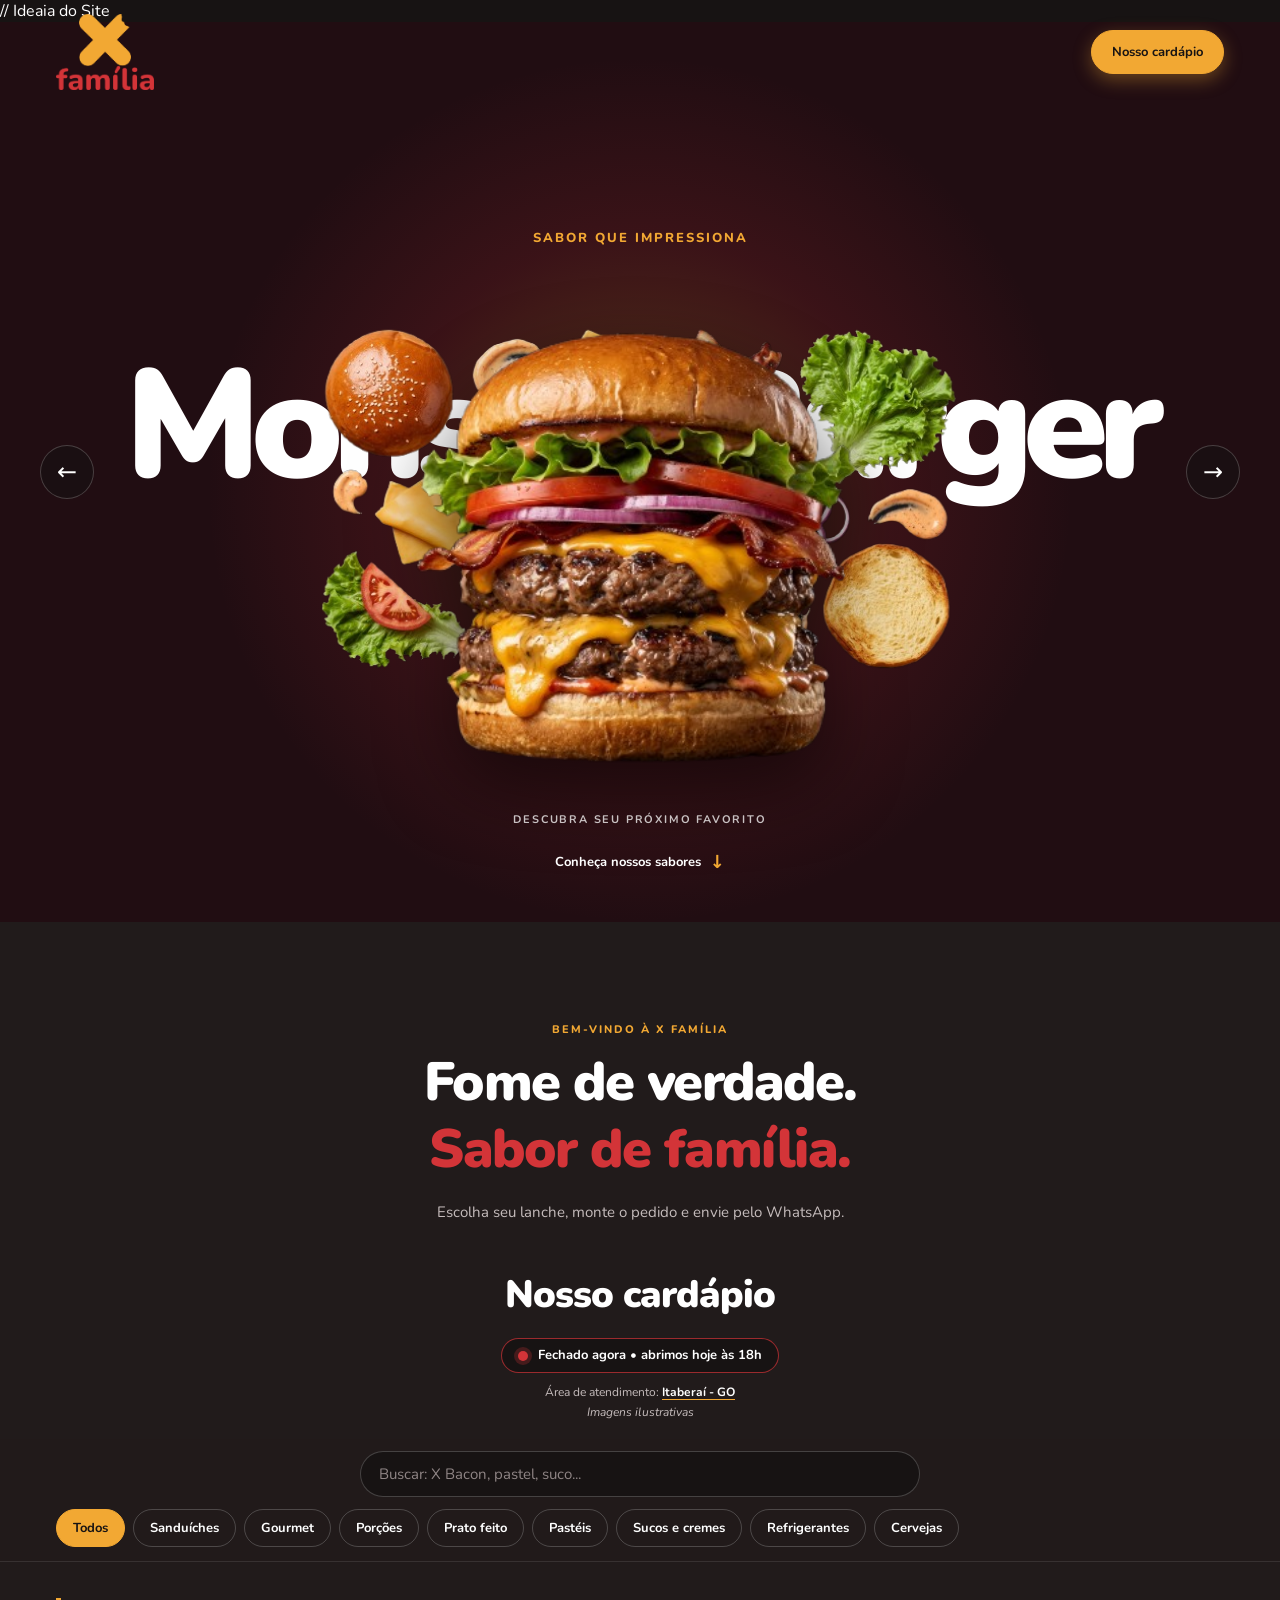
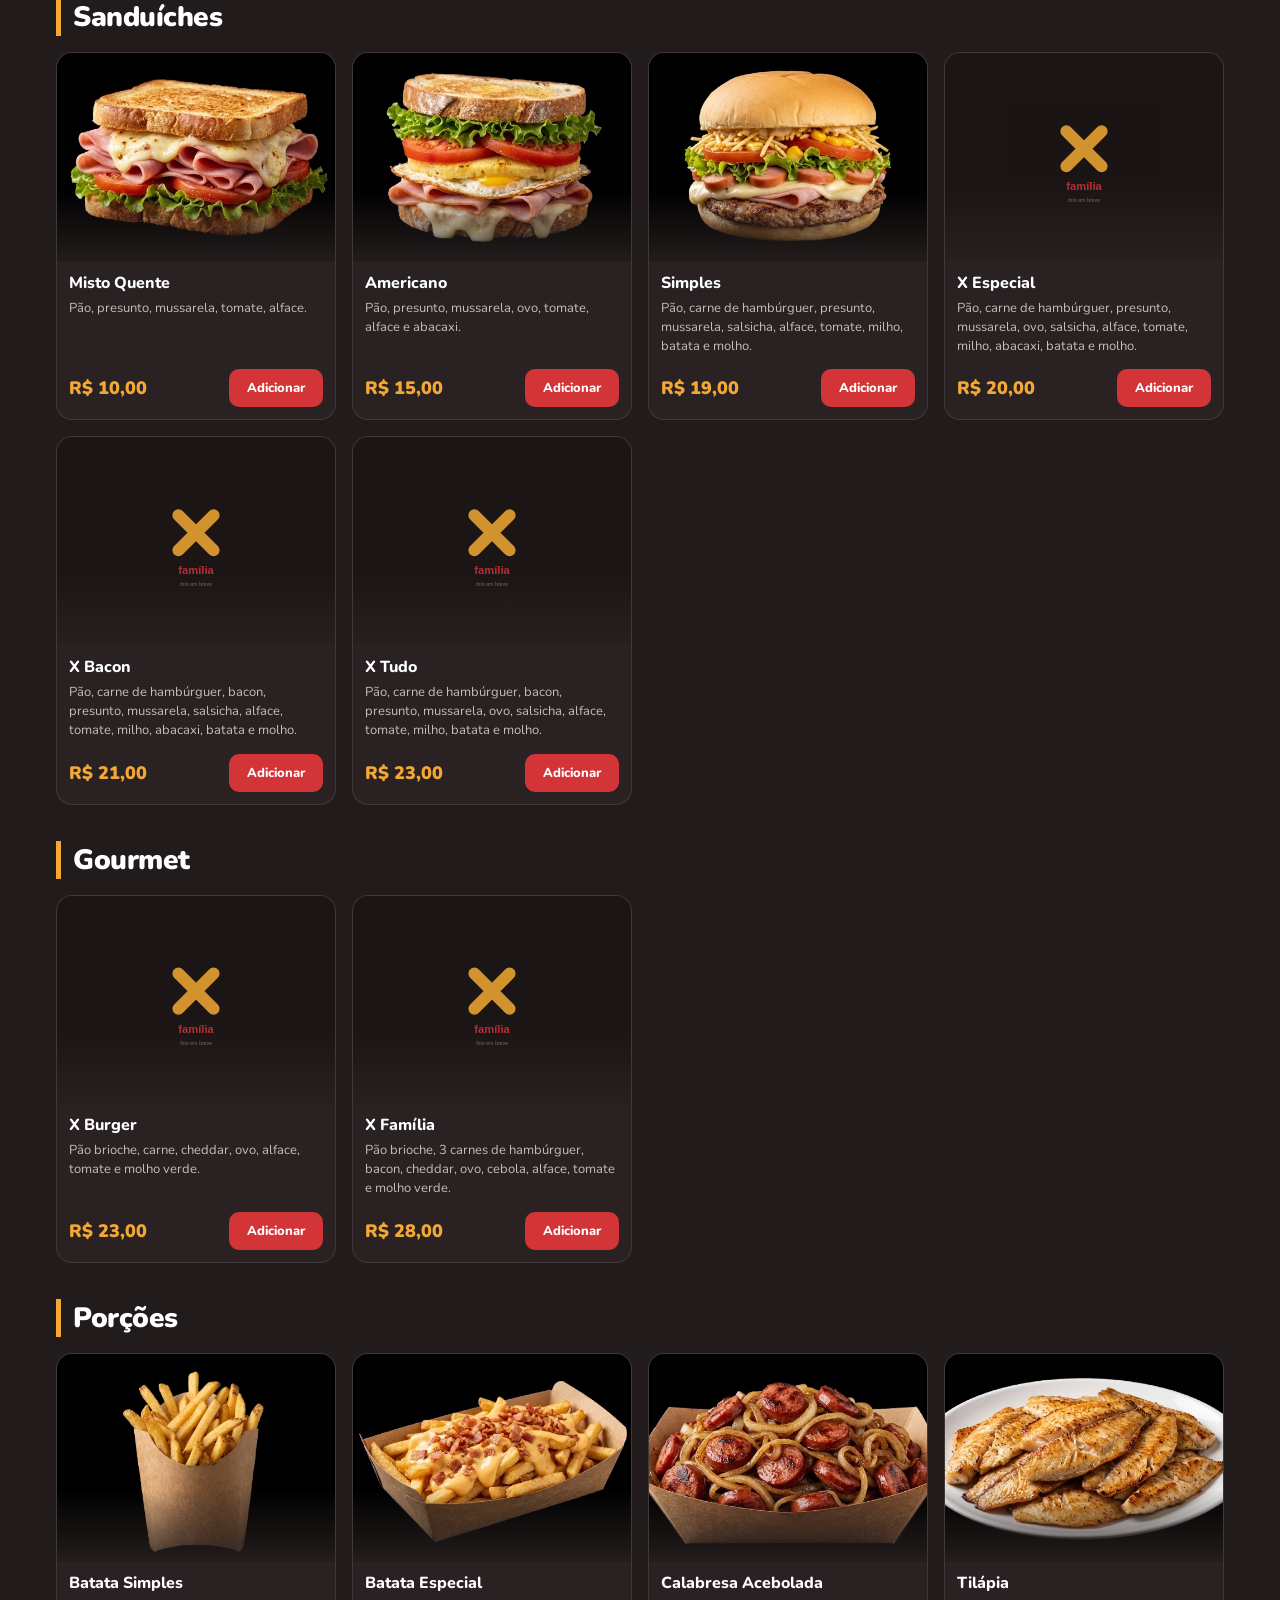
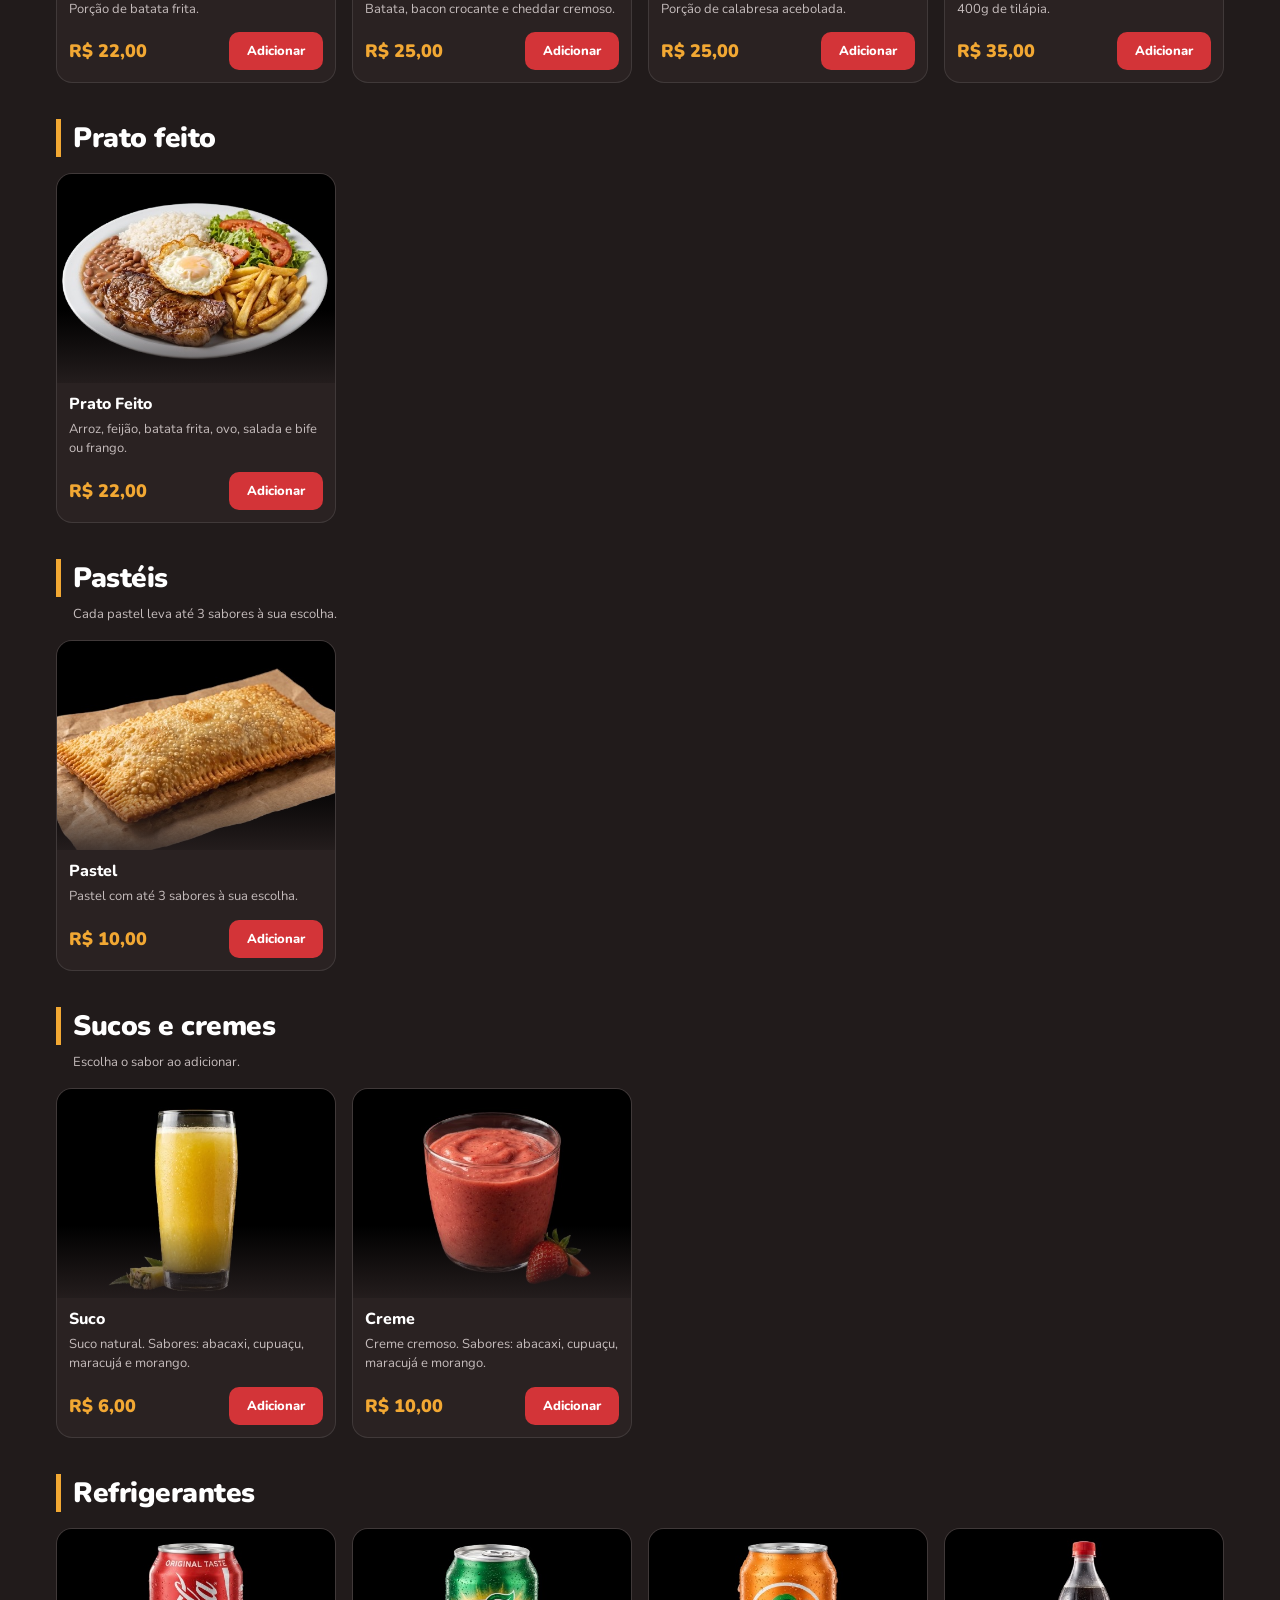
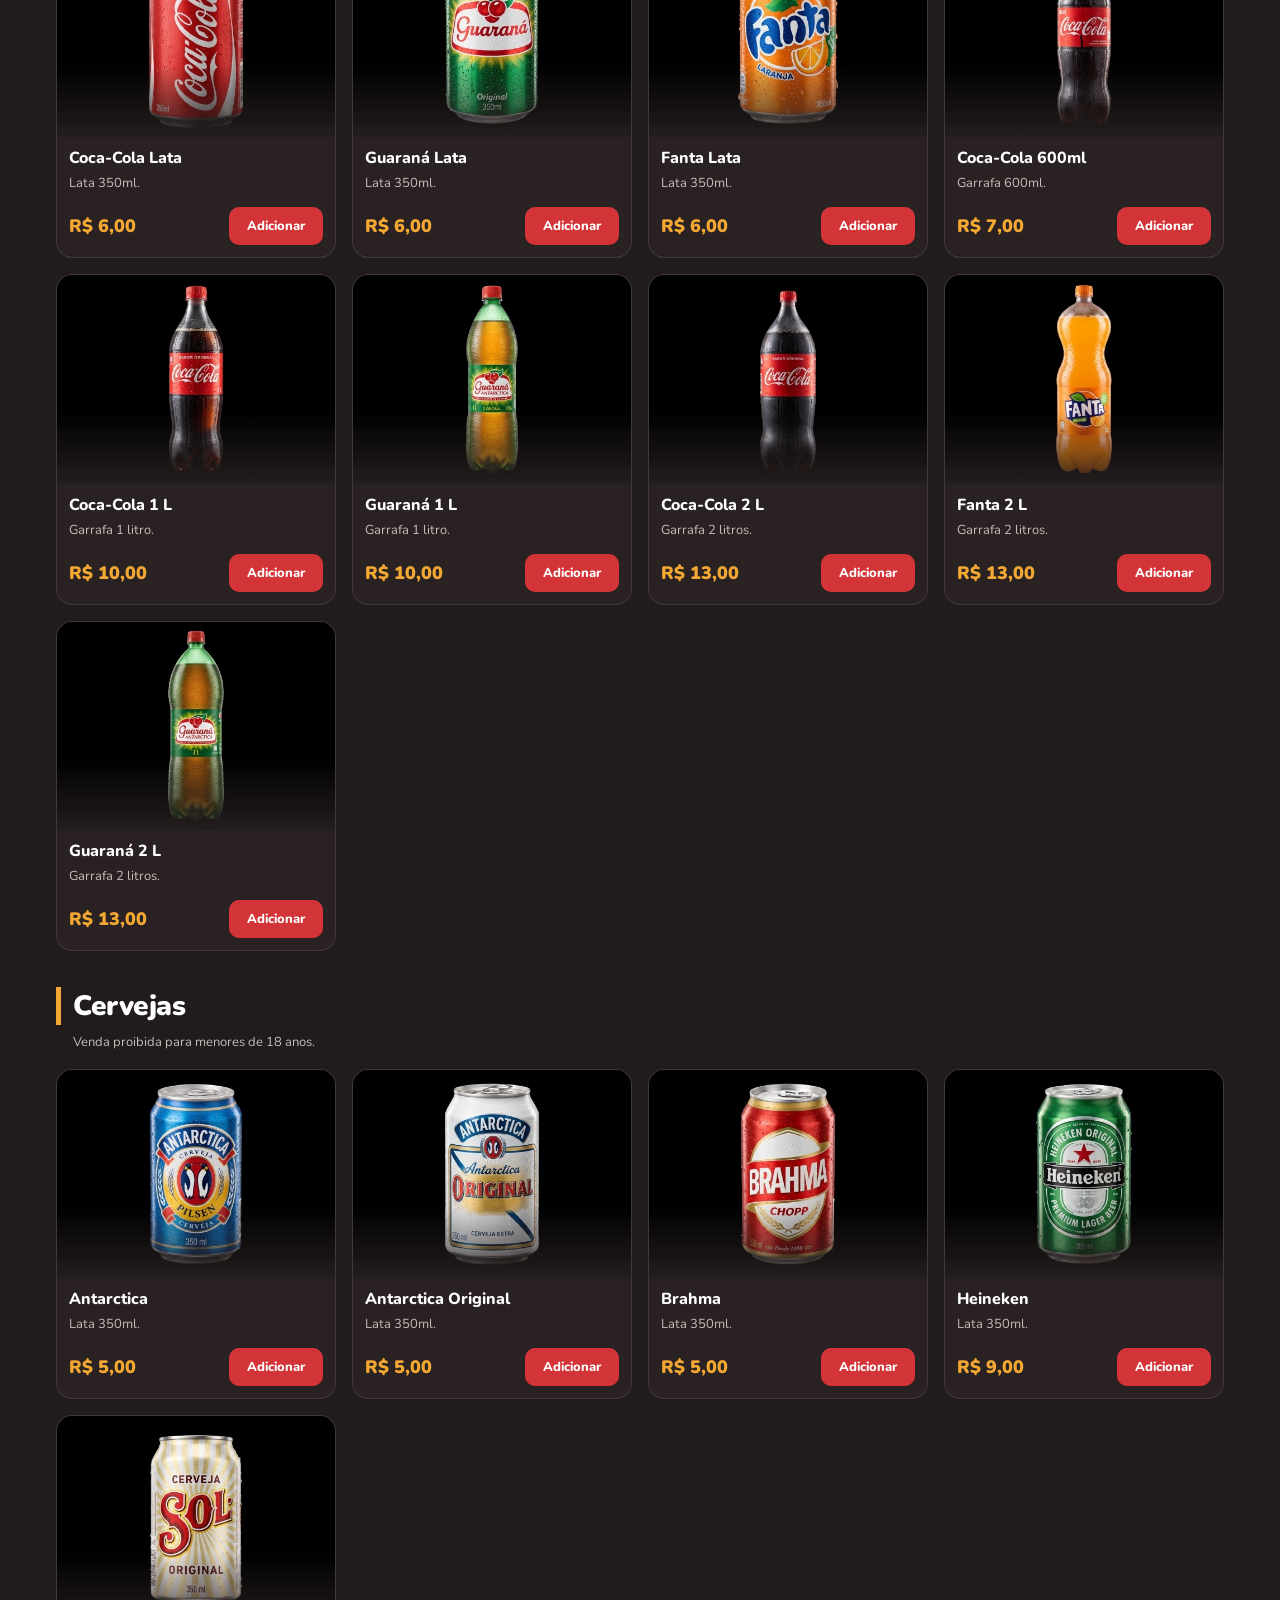
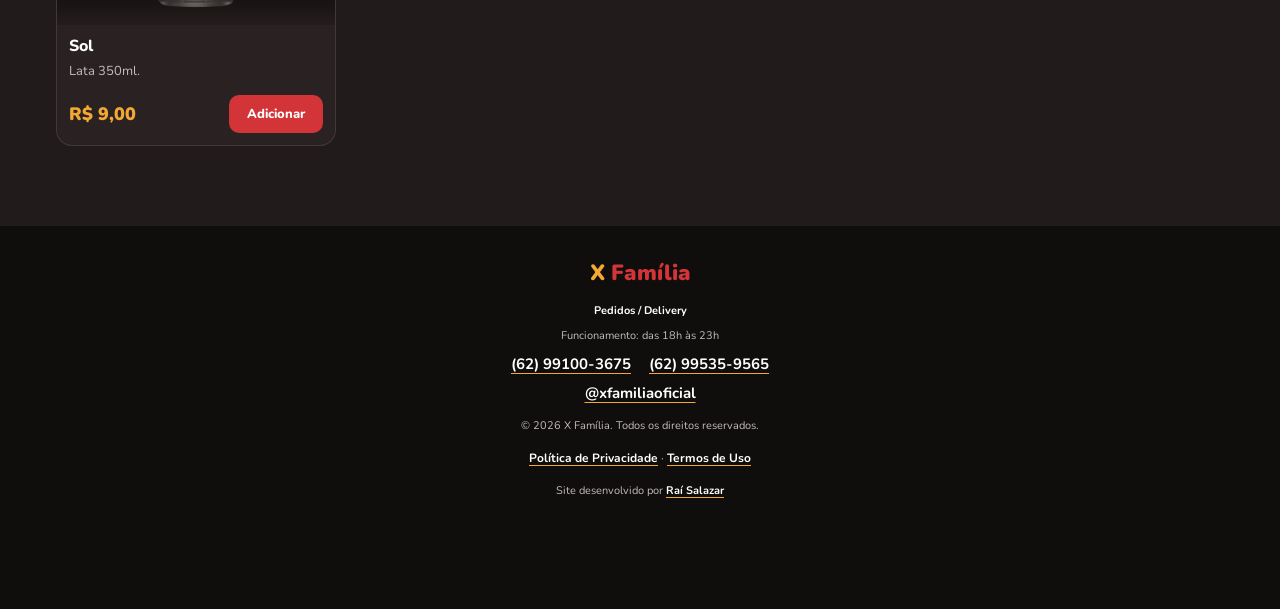
==== index.html @ bdd97328 "feat: initial version of X Família digital menu" ====
<!doctype html>
<html lang="pt-BR">
  <head>
    <meta charset="UTF-8" />
    <meta name="viewport" content="width=device-width, initial-scale=1.0" />

    <title>X Família | Hamburgueria</title>
    <meta
      name="description"
      content="X Família — hambúrgueres, pastéis, porções, sucos e muito mais. Monte seu pedido no cardápio digital e finalize pelo WhatsApp."
    />
    <meta name="theme-color" content="#171313" />

    <!-- Compartilhamento (WhatsApp, Instagram etc.) -->
    <meta property="og:type" content="website" />
    <meta property="og:title" content="X Família | Hamburgueria" />
    <meta
      property="og:description"
      content="Fome de verdade. Sabor de família. Peça pelo cardápio digital."
    />
    // Ideaia do Site
    <!-- <meta property="og:url" content="https://www.xfamilia.com.br/" />
    <meta
      property="og:image"
      content="https://www.xfamilia.com.br/img/Monster-Burger.png"
    /> -->

    <meta
      property="og:url"
      content="https://raisalazardev.github.io/xfamilia/"
    />
    <meta
      property="og:image"
      content="https://raisalazardev.github.io/xfamilia/img/Monster-Burger.png"
    />

    <link rel="icon" href="./img/logo-x-family.png" />
    <link rel="preconnect" href="https://fonts.googleapis.com" />
    <link rel="preconnect" href="https://fonts.gstatic.com" crossorigin />
    <link
      href="https://fonts.googleapis.com/css2?family=Nunito:wght@400;700;800;900&display=swap"
      rel="stylesheet"
    />
    <link rel="stylesheet" href="./css/styles.css" />
    <script src="./javascript/script.js" defer></script>
  </head>

  <body>
    <!-- =====================================================
         1. CABEÇALHO
         O botão "Nosso cardápio" leva direto ao cardápio (#menu)
    ===================================================== -->
    <header class="site-header">
      <a href="#" class="brand" aria-label="X Família - Página inicial">
        <img
          src="./img/logo-x-family.png"
          alt="X Família Hamburgueria"
          class="brand-logo"
        />
      </a>

      <a class="header-cta" href="#menu">Nosso cardápio</a>
    </header>

    <main>
      <!-- =====================================================
           2. DESTAQUE DOS HAMBÚRGUERES (CARROSSEL)
      ===================================================== -->
      <section
        class="carousel"
        aria-label="Conheça nossos hambúrgueres"
        aria-roledescription="carrossel"
      >
        <!-- Monster Burger -->
        <article
          class="item active"
          style="--background: #210d12"
          aria-label="Monster Burger"
        >
          <p class="product-category">SABOR QUE IMPRESSIONA</p>
          <h1 class="title">Monster Burger</h1>

          <img
            src="./img/Monster-Burger.png"
            class="burger-image"
            alt="Monster Burger"
            fetchpriority="high"
          />
          <img
            src="./img/ing-monster-burger.png"
            class="ingredients-image"
            alt=""
            aria-hidden="true"
          />
        </article>

        <!-- Onion Burger -->
        <article
          class="item"
          style="--background: #18251d"
          aria-label="Onion Burger"
          aria-hidden="true"
        >
          <p class="product-category">PARA QUEM AMA UM CLÁSSICO</p>
          <h2 class="title">Onion Burger</h2>

          <img
            src="./img/Onion-Burger.png"
            class="burger-image"
            alt="Onion Burger"
            loading="lazy"
          />
          <img
            src="./img/ing-onion-burger.png"
            class="ingredients-image"
            alt=""
            aria-hidden="true"
            loading="lazy"
          />
        </article>

        <!-- Bacon Supreme -->
        <article
          class="item"
          style="--background: #24140f"
          aria-label="Bacon Supreme"
          aria-hidden="true"
        >
          <p class="product-category">UMA EXPLOSÃO DE SABOR</p>
          <h2 class="title">Bacon Supreme</h2>

          <img
            src="./img/Bacon-Supreme.png"
            class="burger-image"
            alt="Bacon Supreme"
            loading="lazy"
          />
          <img
            src="./img/ing-bacon-supreme.png"
            class="ingredients-image"
            alt=""
            aria-hidden="true"
            loading="lazy"
          />
        </article>

        <!-- Navegação do carrossel -->
        <nav class="carousel-controls" aria-label="Navegação dos hambúrgueres">
          <button
            id="prev"
            class="carousel-button"
            type="button"
            aria-label="Hambúrguer anterior"
          >
            &#8592;
          </button>

          <button
            id="next"
            class="carousel-button"
            type="button"
            aria-label="Próximo hambúrguer"
          >
            &#8594;
          </button>
        </nav>

        <p class="carousel-hint">DESCUBRA SEU PRÓXIMO FAVORITO</p>

        <a href="#cardapio" class="explore-link">
          Conheça nossos sabores
          <span aria-hidden="true">&#8595;</span>
        </a>
      </section>

      <!-- =====================================================
           3. APRESENTAÇÃO + CARDÁPIO DIGITAL
      ===================================================== -->
      <section class="brand-section" id="cardapio">
        <p class="section-eyebrow">BEM-VINDO À X FAMÍLIA</p>

        <h2>
          Fome de verdade.
          <span>Sabor de família.</span>
        </h2>

        <p class="brand-description">
          Escolha seu lanche, monte o pedido e envie pelo WhatsApp.
        </p>

        <div class="menu" id="menu">
          <h3 class="menu-title">Nosso cardápio</h3>

          <!-- Aberto / fechado (atualizado pelo JavaScript) -->
          <p class="open-status" id="open-status">
            <span class="open-dot" aria-hidden="true"></span>
            <span id="open-status-text"></span>
          </p>

          <!-- Avisos curtos, abaixo do horário de atendimento -->
          <div class="menu-info">
            <p class="area-info">
              Área de atendimento:
              <a
                href="https://www.google.com/maps?q=-16.0122137,-49.7978287"
                target="_blank"
                rel="noopener noreferrer"
                >Itaberaí - GO</a
              >
            </p>
            <p class="img-info">Imagens ilustrativas</p>
          </div>

          <!-- Busca + categorias (fica fixo no topo ao rolar o cardápio) -->
          <div class="menu-toolbar">
            <div class="search-box">
              <label for="menu-search" class="sr-only"
                >Buscar em todo o cardápio</label
              >
              <input
                type="search"
                id="menu-search"
                placeholder="Buscar: X Bacon, pastel, suco..."
                autocomplete="off"
                enterkeyhint="search"
              />
              <button
                type="button"
                id="search-clear"
                class="search-clear"
                aria-label="Limpar busca"
                hidden
              >
                &times;
              </button>
            </div>

            <nav class="category-nav" aria-label="Categorias do cardápio">
              <ul id="category-nav"></ul>
            </nav>
          </div>

          <p
            class="sr-only"
            id="menu-status"
            role="status"
            aria-live="polite"
          ></p>

          <!-- Produtos (montados pelo JavaScript) -->
          <div id="menu-content"></div>

          <div class="menu-empty" id="menu-empty" hidden>
            <p>Não encontramos nenhum item com essa busca.</p>
            <button type="button" class="btn-ghost" id="empty-reset">
              Ver todo o cardápio
            </button>
          </div>
        </div>
      </section>
    </main>

    <!-- =====================================================
         4. RODAPÉ
    ===================================================== -->
    <footer class="site-footer">
      <a href="#" class="footer-brand">X <span>Família</span></a>

      <div class="footer-contact">
        <p class="footer-label">Pedidos / Delivery</p>
        <p class="footer-hours" id="footer-hours"></p>
        <ul id="footer-phones" class="footer-phones"></ul>
        <a
          class="footer-instagram"
          href="https://instagram.com/xfamiliaoficial"
          target="_blank"
          rel="noopener noreferrer"
          >@xfamiliaoficial</a
        >
      </div>

      <p>
        &copy; <span id="current-year">2026</span> X Família. Todos os direitos
        reservados.
      </p>

      <p class="links-legais">
        <a href="privacidade.html" target="_blank" rel="noopener"
          >Política de Privacidade</a
        >
        &middot;
        <a href="termos.html" target="_blank" rel="noopener">Termos de Uso</a>
      </p>

      <p class="developer-credit">
        Site desenvolvido por
        <a
          href="https://raisalazar.com.br"
          target="_blank"
          rel="noopener noreferrer"
          >Raí Salazar</a
        >
      </p>
    </footer>

    <!-- =====================================================
         5. BARRA FLUTUANTE DO CARRINHO
    ===================================================== -->
    <button
      type="button"
      class="cart-fab"
      id="cart-fab"
      hidden
      aria-haspopup="dialog"
    >
      <span class="cart-fab-count" id="cart-fab-count" aria-hidden="true"
        >0</span
      >
      <span class="cart-fab-label" id="cart-fab-label">Ver carrinho</span>
      <span class="cart-fab-total" id="cart-fab-total"></span>
    </button>

    <!-- =====================================================
         6. MODAL: PERSONALIZAR PRODUTO
    ===================================================== -->
    <dialog
      class="modal modal-product"
      id="product-dialog"
      aria-labelledby="product-title"
    >
      <header class="modal-header">
        <h3 id="product-title">Produto</h3>
        <button type="button" class="icon-btn" data-close aria-label="Fechar">
          &times;
        </button>
      </header>

      <div class="modal-body" id="product-body"></div>
      <footer class="modal-footer" id="product-footer"></footer>
    </dialog>

    <!-- =====================================================
         7. MODAL: CARRINHO
    ===================================================== -->
    <dialog
      class="modal modal-cart"
      id="cart-dialog"
      aria-labelledby="cart-title"
    >
      <header class="modal-header">
        <h3 id="cart-title">Seu pedido</h3>
        <button
          type="button"
          class="icon-btn"
          data-close
          aria-label="Fechar carrinho"
        >
          &times;
        </button>
      </header>

      <div class="modal-body">
        <p class="closed-notice" id="closed-notice" hidden></p>

        <p class="area-notice">Atendemos somente Itaberaí - GO.</p>

        <!-- Carrinho vazio -->
        <div id="cart-empty" class="cart-empty" hidden>
          <p>Seu carrinho está vazio.</p>
          <button type="button" class="btn-ghost" data-close>
            Ver cardápio
          </button>
        </div>

        <!-- Itens do carrinho (montados pelo JavaScript) -->
        <ul class="cart-items" id="cart-items"></ul>

        <!-- Dados do pedido -->
        <div id="cart-form">
          <fieldset class="field-group">
            <legend>Como você quer receber?</legend>
            <label class="choice">
              <input type="radio" name="order-mode" value="entrega" checked />
              <span>Entrega</span>
            </label>
            <label class="choice">
              <input type="radio" name="order-mode" value="retirada" />
              <span>Retirar no local</span>
            </label>
          </fieldset>

          <div class="field">
            <label for="customer-name">Seu nome</label>
            <input
              type="text"
              id="customer-name"
              autocomplete="name"
              maxlength="60"
            />
          </div>

          <div class="field" id="address-field">
            <label for="customer-address">Endereço de entrega</label>
            <input
              type="text"
              id="customer-address"
              autocomplete="street-address"
              maxlength="140"
              placeholder="Rua, número, bairro e ponto de referência"
            />
          </div>

          <div class="field">
            <label for="payment-method">Forma de pagamento (na entrega)</label>
            <select id="payment-method">
              <option value="">Combinar pelo WhatsApp</option>
              <option value="Pix">Pix</option>
              <option value="Cartão">Cartão</option>
              <option value="Dinheiro">Dinheiro</option>
            </select>
          </div>

          <div class="field">
            <label for="order-note">Observações do pedido (opcional)</label>
            <textarea id="order-note" rows="2" maxlength="200"></textarea>
          </div>
        </div>

        <dl class="cart-summary" id="cart-summary"></dl>

        <p class="form-error" id="cart-error" role="alert" hidden></p>
      </div>

      <footer class="modal-footer modal-footer-cart">
        <button type="button" class="btn-whatsapp" id="btn-checkout">
          Finalizar pedido pelo WhatsApp
        </button>
        <button type="button" class="btn-link" id="btn-clear">
          Esvaziar carrinho
        </button>
      </footer>
    </dialog>

    <!-- =====================================================
         8. AVISO RÁPIDO
    ===================================================== -->
    <div class="toast" id="toast" role="status" aria-live="polite"></div>
  </body>
</html>
---- css/styles.css ----
/* =========================================
   1. VARIÁVEIS DA MARCA
========================================= */

:root {
  --color-x: #f2a833;
  --color-family: #d33438;

  --color-background: #171313;
  --color-surface: #211b1b;
  --color-card: #2a2222;
  --color-white: #ffffff;
  --color-muted: #c5bcbc;
  --color-border: rgb(255 255 255 / 20%);
  --color-border-soft: rgb(255 255 255 / 10%);
  --color-whatsapp: #25d366;

  --font-primary: "Nunito", system-ui, -apple-system, "Segoe UI", Roboto, Arial, sans-serif;

  --page-padding: 20px;
  --header-height: 76px;
  --footer-height: 100px;
}

/* =========================================
   2. RESET
========================================= */

*,
*::before,
*::after {
  box-sizing: border-box;
}

html {
  min-width: 320px;
  scroll-behavior: smooth;
  scroll-padding-top: 80px;
}

body {
  min-width: 320px;
  min-height: 100vh;
  min-height: 100svh;
  margin: 0;

  display: flex;
  flex-direction: column;

  background: var(--color-background);
  color: var(--color-white);
    font-family: var(--font-primary);
}

body.no-scroll {
  overflow: hidden;
}

button,
a {
  -webkit-tap-highlight-color: transparent;
}

button,
input,
select,
textarea {
  font: inherit;
}

button {
  cursor: pointer;
}

a {
  color: inherit;
}

img {
  display: block;
  max-width: 100%;
}

[hidden] {
  display: none !important;
}

.sr-only {
  position: absolute;
  width: 1px;
  height: 1px;
  margin: -1px;
  padding: 0;
  overflow: hidden;
  clip: rect(0 0 0 0);
  white-space: nowrap;
  border: 0;
}

/* =========================================
   3. CABEÇALHO
========================================= */

.site-header {
  position: absolute;
  inset: 0 0 auto;
  z-index: 10;

  min-height: var(--header-height);
  padding: 14px var(--page-padding);

  display: flex;
  align-items: center;
  justify-content: space-between;
  gap: 16px;
}

.brand {
  display: inline-flex;
  align-items: center;

  text-decoration: none;
}

.brand-logo {
  width: 115px;
  max-height: 58px;
  object-fit: contain;
  object-position: left center;
}

.header-cta {
  padding: 10px 14px;

  border: 1px solid rgb(242 168 51 / 65%);
  border-radius: 30px;

  color: var(--color-white);
  background: rgb(23 19 19 / 55%);

  font-size: 12px;
  font-weight: 700;
  text-decoration: none;

  transition:
    background-color 180ms ease,
    color 180ms ease;
}

.header-cta:hover {
  background: var(--color-x);
  color: #171313;
}

/* =========================================
   4. CONTEÚDO PRINCIPAL
========================================= */

main {
  flex: 1;
}

.carousel {
  position: relative;
  isolation: isolate;

  width: 100%;
  min-height: 100vh;
  min-height: 100svh;

  overflow: hidden;
  background: var(--color-background);
}

/* =========================================
   5. SLIDES
========================================= */

.item {
  position: absolute;
  inset: 0;

  display: none;
  overflow: hidden;

  background-color: var(--background);
}

.item.active {
  display: block;
  animation: slide-in 600ms ease both;
}

/* Brilho quente atrás do hambúrguer */
.item::before {
  content: "";
  position: absolute;
  z-index: 0;

  top: 52%;
  left: 50%;

  width: min(130vw, 900px);
  aspect-ratio: 1;

  transform: translate(-50%, -50%);
  border-radius: 50%;

  background: radial-gradient(
    circle,
    rgb(242 168 51 / 28%) 0%,
    rgb(211 52 56 / 14%) 40%,
    transparent 68%
  );

  pointer-events: none;
}

@keyframes slide-in {
  from {
    opacity: 0;
  }

  to {
    opacity: 1;
  }
}

@keyframes burger-float {
  0%,
  100% {
    translate: 0 0;
  }

  50% {
    translate: 0 -10px;
  }
}

/* =========================================
   6. CATEGORIA DO PRODUTO
========================================= */

.product-category {
  position: absolute;
  z-index: 4;

  top: 25%;
  left: 50%;

  width: 100%;
  margin: 0;
  padding: 0 20px;

  transform: translateX(-50%);

  color: var(--color-x);
  font-size: 10px;
  font-weight: 800;
  letter-spacing: 2px;
  text-align: center;
}

/* =========================================
   7. TÍTULO ATRÁS DO HAMBÚRGUER
========================================= */

.item .title {
  position: absolute;
  z-index: 1;

  top: 43%;
  left: 50%;

  width: 100%;
  margin: 0;
  padding: 0 8px;

  transform: translate(-50%, -50%);

  color: var(--color-white);
  font-size: clamp(36px, 10vw, 120px);
  font-weight: 900;
  line-height: 0.95;
  letter-spacing: -0.065em;
  text-align: center;
  white-space: nowrap;
}

/* =========================================
   8. IMAGENS DOS HAMBÚRGUERES
========================================= */

.item .burger-image,
.item .ingredients-image {
  position: absolute;
  left: 50%;

  height: auto;
  max-width: none;

  object-fit: contain;
  pointer-events: none;
  user-select: none;
}

.item .burger-image {
  z-index: 3;

  top: 51%;
  width: min(112vw, 700px);

  transform: translate(-50%, -38%);

  filter: drop-shadow(0 28px 36px rgb(0 0 0 / 55%));
  animation: burger-float 5s ease-in-out infinite;
}

.item .ingredients-image {
  z-index: 2;

  top: 53%;
  width: min(100vw, 560px);

  transform: translate(-50%, -50%);
}

/* =========================================
   9. BOTÕES DO CARROSSEL
========================================= */

.carousel-controls {
  position: absolute;
  z-index: 5;

  top: 50%;
  right: 0;
  left: 0;

  display: flex;
  align-items: center;
  justify-content: space-between;

  padding: 0 12px;
  transform: translateY(-50%);

  pointer-events: none;
}

.carousel-button {
  width: 42px;
  height: 42px;
  padding: 0;

  display: grid;
  place-items: center;

  border: 1px solid var(--color-border);
  border-radius: 50%;

  background: rgb(23 19 19 / 55%);
  color: var(--color-white);

  font-size: 21px;
  cursor: pointer;
  pointer-events: auto;

  transition:
    background-color 180ms ease,
    color 180ms ease,
    transform 180ms ease;
}

.carousel-button:hover {
  background: var(--color-x);
  color: #171313;
}

.carousel-button:active {
  transform: scale(0.94);
}

.carousel-button:focus-visible,
.header-cta:focus-visible,
.site-footer a:focus-visible,
.explore-link:focus-visible {
  outline: 2px solid var(--color-x);
  outline-offset: 4px;
}

/* =========================================
   10. TEXTO AUXILIAR
========================================= */

.carousel-hint {
  position: absolute;
  z-index: 4;

  bottom: 90px;
  left: 50%;

  width: max-content;
  max-width: calc(100% - 32px);
  margin: 0;

  transform: translateX(-50%);

  color: rgb(255 255 255 / 75%);
  font-size: 10px;
  font-weight: 700;
  letter-spacing: 1.8px;
  text-align: center;
}

.explore-link {
  position: absolute;
  z-index: 4;

  bottom: 45px;
  left: 50%;

  display: flex;
  align-items: center;
  gap: 8px;

  transform: translateX(-50%);

  color: var(--color-white);
  font-size: 12px;
  font-weight: 700;
  text-decoration: none;
  white-space: nowrap;
}

.explore-link span {
  color: var(--color-x);
  font-size: 18px;
}

/* =========================================
   11. SEÇÃO DE APRESENTAÇÃO
========================================= */

.brand-section {
  padding: 64px var(--page-padding) 48px;

  background: var(--color-surface);
  text-align: center;
}

.section-eyebrow {
  margin: 0 0 16px;

  color: var(--color-x);
  font-size: 11px;
  font-weight: 800;
  letter-spacing: 2px;
}

.brand-section h2 {
  max-width: 700px;
  margin: 0 auto;

  font-size: clamp(30px, 7vw, 54px);
  font-weight: 900;
  line-height: 1.1;
  letter-spacing: -1.5px;
}

.brand-section h2 span {
  display: block;
  margin-top: 8px;

  color: var(--color-family);
}

.brand-description {
  max-width: 440px;
  margin: 20px auto 0;

  color: var(--color-muted);
  font-size: 15px;
  line-height: 1.7;
}

/* =========================================
   12. RODAPÉ
========================================= */

.site-footer {
  min-height: var(--footer-height);
  padding: 32px var(--page-padding) 110px;

  display: flex;
  flex-direction: column;
  align-items: center;
  justify-content: center;
  gap: 14px;

  background: #100d0d;
  color: var(--color-muted);
  text-align: center;
}

.footer-brand {
  color: var(--color-x);
  font-size: 22px;
  font-weight: 900;
  text-decoration: none;
}

.footer-brand span {
  color: var(--color-family);
}

.footer-contact {
  display: grid;
  gap: 8px;
  justify-items: center;
}

.footer-label {
  color: var(--color-white);
  font-weight: 700;
}

.footer-phones {
  margin: 0;
  padding: 0;

  display: flex;
  flex-wrap: wrap;
  justify-content: center;
  gap: 8px 18px;

  list-style: none;
}

.footer-phones a,
.footer-instagram {
  color: var(--color-white);
  font-size: 15px;
  font-weight: 700;
  text-decoration-color: var(--color-x);
  text-underline-offset: 4px;
}

.site-footer p {
  margin: 0;
  font-size: 11px;
  line-height: 1.6;
}

.developer-credit a {
  color: var(--color-white);
  font-weight: 700;
  text-decoration-color: var(--color-x);
  text-underline-offset: 3px;
}

/* =========================================
   13. CARDÁPIO: TÍTULO, BUSCA E CATEGORIAS
========================================= */

.menu {
  max-width: 1200px;
  margin: 44px auto 0;

  text-align: left;
}

.menu-title {
  margin: 0 0 18px;

  font-size: clamp(26px, 5vw, 38px);
  font-weight: 900;
  letter-spacing: -1px;
  text-align: center;
}

.menu-toolbar {
  position: sticky;
  top: 0;
  z-index: 20;

  margin: 0 calc(var(--page-padding) * -1);
  padding: 12px var(--page-padding) 10px;

  background: rgb(33 27 27 / 94%);
  backdrop-filter: blur(10px);
  border-bottom: 1px solid var(--color-border-soft);
}

.search-box {
  position: relative;

  max-width: 560px;
  margin: 0 auto 10px;
}

.search-box input {
  width: 100%;
  height: 46px;
  padding: 0 44px 0 18px;

  border: 1px solid var(--color-border);
  border-radius: 30px;

  background: var(--color-background);
  color: var(--color-white);
  font-size: 15px;
}

.search-box input::placeholder {
  color: #8f8585;
}

.search-box input::-webkit-search-cancel-button {
  display: none;
}

.search-box input:focus {
  border-color: var(--color-x);
  outline: none;
  box-shadow: 0 0 0 3px rgb(242 168 51 / 25%);
}

.search-clear {
  position: absolute;
  top: 50%;
  right: 8px;

  width: 32px;
  height: 32px;
  padding: 0;

  transform: translateY(-50%);

  border: 0;
  border-radius: 50%;

  background: transparent;
  color: var(--color-muted);
  font-size: 22px;
  line-height: 1;
}

.search-clear:hover {
  color: var(--color-white);
}

.category-nav ul {
  margin: 0;
  padding: 2px 0 4px;

  display: flex;
  gap: 8px;

  list-style: none;
  overflow-x: auto;
  scrollbar-width: none;
}

.category-nav ul::-webkit-scrollbar {
  display: none;
}

.category-nav li {
  flex: none;
}

.cat-btn {
  padding: 9px 16px;

  border: 1px solid var(--color-border);
  border-radius: 30px;

  background: transparent;
  color: var(--color-white);
  font-size: 13px;
  font-weight: 700;
  white-space: nowrap;

  transition:
    background-color 160ms ease,
    color 160ms ease,
    border-color 160ms ease;
}

.cat-btn:hover {
  border-color: var(--color-x);
}

.cat-btn[aria-pressed="true"] {
  border-color: var(--color-x);
  background: var(--color-x);
  color: #171313;
}

/* =========================================
   14. CARDÁPIO: SEÇÕES E CARDS
========================================= */

.menu-section {
  margin-top: 36px;
}

.menu-section-title {
  margin: 0;
  padding-left: 12px;

  border-left: 5px solid var(--color-x);

  font-size: clamp(20px, 4vw, 28px);
  font-weight: 900;
  letter-spacing: -0.5px;
}

.menu-section-note {
  margin: 8px 0 0 17px;

  color: var(--color-muted);
  font-size: 13px;
  line-height: 1.5;
}

.product-grid {
  margin: 16px 0 0;
  padding: 0;

  display: grid;
  grid-template-columns: repeat(2, minmax(0, 1fr));
  gap: 12px;

  list-style: none;
}

.product-card {
  height: 100%;

  display: flex;
  flex-direction: column;
  overflow: hidden;

  border: 1px solid var(--color-border-soft);
  border-radius: 16px;

  background: var(--color-card);

  transition:
    transform 200ms ease,
    border-color 200ms ease;
}

.product-card:hover {
  transform: translateY(-3px);
  border-color: rgb(242 168 51 / 55%);
}

.product-media {
  position: relative;

  aspect-ratio: 4 / 3;
  overflow: hidden;

  background: #1b1515;
}

.product-media img {
  width: 100%;
  height: 100%;
  object-fit: cover;

  transition: transform 400ms ease;
}

.product-card:hover .product-media img {
  transform: scale(1.06);
}

.product-media img.is-placeholder {
  padding: 16%;
  object-fit: contain;
  opacity: 0.85;
}

.product-media::after {
  content: "";
  position: absolute;
  inset: auto 0 0;

  height: 35%;

  background: linear-gradient(to top, rgb(42 34 34 / 85%), transparent);
  pointer-events: none;
}

.product-body {
  flex: 1;

  display: flex;
  flex-direction: column;
  gap: 6px;

  padding: 12px;
}

.product-name {
  margin: 0;

  font-size: 15px;
  font-weight: 800;
  line-height: 1.2;
}

.product-desc {
  margin: 0;

  display: -webkit-box;
  -webkit-line-clamp: 3;
  -webkit-box-orient: vertical;
  overflow: hidden;

  color: var(--color-muted);
  font-size: 12px;
  line-height: 1.45;
}

.product-footer {
  margin-top: auto;
  padding-top: 8px;

  display: flex;
  flex-direction: column;
  gap: 8px;
}

.product-price {
  color: var(--color-x);
  font-size: 18px;
  font-weight: 900;
}

.btn-add {
  width: 100%;
  padding: 10px 12px;

  border: 0;
  border-radius: 10px;

  background: var(--color-family);
  color: var(--color-white);
  font-size: 13px;
  font-weight: 800;

  transition:
    background-color 160ms ease,
    transform 160ms ease;
}

.btn-add:hover {
  background: #e23d42;
}

.btn-add:active {
  transform: scale(0.97);
}

.menu-empty {
  margin-top: 40px;
  padding: 32px 16px;

  border: 1px dashed var(--color-border);
  border-radius: 16px;

  color: var(--color-muted);
  text-align: center;
}

.menu-empty p {
  margin: 0 0 14px;
}

.btn-ghost {
  padding: 10px 18px;

  border: 1px solid var(--color-x);
  border-radius: 30px;

  background: transparent;
  color: var(--color-x);
  font-weight: 700;
}

.btn-ghost:hover {
  background: var(--color-x);
  color: #171313;
}

/* =========================================
   14.1 HORÁRIO: ABERTO / FECHADO
========================================= */

.open-status {
  width: fit-content;
  max-width: 100%;
  margin: 0 auto 18px;
  padding: 8px 16px;

  display: flex;
  align-items: center;
  gap: 10px;

  border: 1px solid var(--color-border);
  border-radius: 30px;

  background: var(--color-background);
  font-size: 13px;
  font-weight: 700;
  line-height: 1.3;
}

.open-dot {
  flex: none;

  width: 10px;
  height: 10px;

  border-radius: 50%;
  background: var(--color-muted);
}

.open-status.is-open {
  border-color: rgb(37 211 102 / 55%);
}

.open-status.is-open .open-dot {
  background: var(--color-whatsapp);
  box-shadow: 0 0 0 4px rgb(37 211 102 / 22%);
}

.open-status.is-closed {
  border-color: rgb(211 52 56 / 70%);
}

.open-status.is-closed .open-dot {
  background: var(--color-family);
  box-shadow: 0 0 0 4px rgb(211 52 56 / 25%);
}

.closed-notice {
  margin: 0 0 14px;
  padding: 10px 12px;

  border-radius: 10px;

  background: rgb(242 168 51 / 15%);
  color: var(--color-x);
  font-size: 13px;
  font-weight: 700;
  line-height: 1.5;
}

.footer-hours {
  color: var(--color-muted);
  font-size: 13px;
}

/* =========================================
   15. BARRA FLUTUANTE DO CARRINHO
========================================= */

.cart-fab {
  position: fixed;
  z-index: 40;

  bottom: calc(16px + env(safe-area-inset-bottom, 0px));
  left: 50%;

  width: min(440px, calc(100% - 32px));
  padding: 12px 18px;

  display: flex;
  align-items: center;
  gap: 12px;

  transform: translateX(-50%);

  border: 0;
  border-radius: 40px;

  background: var(--color-x);
  color: #171313;
  font-weight: 800;

  box-shadow: 0 10px 30px rgb(0 0 0 / 45%);
}

.cart-fab:active {
  transform: translateX(-50%) scale(0.98);
}

.cart-fab-count {
  min-width: 26px;
  height: 26px;
  padding: 0 7px;

  display: grid;
  place-items: center;

  border-radius: 20px;

  background: #171313;
  color: var(--color-x);
  font-size: 13px;
}

.cart-fab-label {
  flex: 1;
  text-align: left;
}

.cart-fab.bump {
  animation: bump 320ms ease;
}

@keyframes bump {
  40% {
    transform: translateX(-50%) scale(1.06);
  }
}

/* =========================================
   16. MODAIS (PRODUTO E CARRINHO)
========================================= */

.modal {
  width: calc(100% - 24px);
  max-width: 520px;
  max-height: 90vh;
  max-height: 90dvh;
  padding: 0;

  border: 1px solid var(--color-border-soft);
  border-radius: 20px;

  background: var(--color-surface);
  color: var(--color-white);
}

.modal[open] {
  display: flex;
  flex-direction: column;
}

.modal::backdrop {
  background: rgb(0 0 0 / 72%);
}

.modal-header {
  padding: 16px 18px;

  display: flex;
  align-items: center;
  justify-content: space-between;
  gap: 12px;

  border-bottom: 1px solid var(--color-border-soft);
}

.modal-header h3 {
  margin: 0;

  font-size: 19px;
  font-weight: 900;
}

.icon-btn {
  width: 38px;
  height: 38px;
  padding: 0;

  border: 0;
  border-radius: 50%;

  background: rgb(255 255 255 / 8%);
  color: var(--color-white);
  font-size: 24px;
  line-height: 1;
}

.icon-btn:hover {
  background: rgb(255 255 255 / 16%);
}

.modal-body {
  flex: 1;
  padding: 16px 18px;

  overflow-y: auto;
}

.modal-footer {
  padding: 14px 18px calc(14px + env(safe-area-inset-bottom, 0px));

  display: flex;
  align-items: center;
  gap: 12px;

  border-top: 1px solid var(--color-border-soft);
  background: var(--color-surface);
}

.modal-footer-cart {
  flex-direction: column;
  align-items: stretch;
}

.modal-desc {
  margin: 0 0 14px;

  color: var(--color-muted);
  font-size: 14px;
  line-height: 1.5;
}

/* Grupos de opções */

.field-group,
.opt-group {
  margin: 0 0 16px;
  padding: 0;

  border: 0;
}

.field-group legend,
.opt-group legend {
  padding: 0;
  margin-bottom: 8px;

  font-size: 14px;
  font-weight: 800;
}

.legend-hint {
  color: var(--color-muted);
  font-weight: 400;
}

.choice {
  display: flex;
  align-items: center;
  gap: 10px;

  margin-bottom: 6px;
  padding: 11px 12px;

  border: 1px solid var(--color-border-soft);
  border-radius: 12px;

  background: var(--color-card);
  font-size: 14px;
  cursor: pointer;
}

.choice:has(input:checked) {
  border-color: var(--color-x);
  background: rgb(242 168 51 / 12%);
}

.choice input {
  width: 18px;
  height: 18px;
  margin: 0;

  accent-color: var(--color-x);
}

.choice span {
  flex: 1;
}

.choice small {
  color: var(--color-x);
  font-weight: 700;
}

/* Campos de formulário */

.field {
  margin-bottom: 14px;
}

.field label {
  display: block;
  margin-bottom: 6px;

  font-size: 13px;
  font-weight: 700;
}

.field input,
.field select,
.field textarea {
  width: 100%;
  padding: 11px 12px;

  border: 1px solid var(--color-border);
  border-radius: 10px;

  background: var(--color-background);
  color: var(--color-white);
  font-size: 15px;
}

.field textarea {
  resize: vertical;
}

.field input:focus,
.field select:focus,
.field textarea:focus {
  border-color: var(--color-x);
  outline: none;
  box-shadow: 0 0 0 3px rgb(242 168 51 / 25%);
}

.form-error {
  margin: 10px 0 0;
  padding: 10px 12px;

  border-radius: 10px;

  background: rgb(211 52 56 / 18%);
  color: #ffb4b6;
  font-size: 13px;
  font-weight: 700;
}

/* Quantidade */

.stepper {
  display: inline-flex;
  align-items: center;

  border: 1px solid var(--color-border);
  border-radius: 30px;
}

.stepper button {
  width: 36px;
  height: 36px;
  padding: 0;

  border: 0;
  border-radius: 50%;

  background: transparent;
  color: var(--color-white);
  font-size: 20px;
  line-height: 1;
}

.stepper button:hover {
  color: var(--color-x);
}

.stepper output {
  min-width: 26px;

  font-weight: 800;
  text-align: center;
}

/* Botões principais */

.btn-primary {
  flex: 1;
  padding: 13px 16px;

  border: 0;
  border-radius: 12px;

  background: var(--color-x);
  color: #171313;
  font-size: 15px;
  font-weight: 900;
}

.btn-primary:hover {
  background: #ffb940;
}

.btn-whatsapp {
  width: 100%;
  padding: 14px 16px;

  border: 0;
  border-radius: 12px;

  background: var(--color-whatsapp);
  color: #06260f;
  font-size: 15px;
  font-weight: 900;
}

.btn-whatsapp:hover {
  background: #3be07a;
}

.btn-link {
  padding: 6px;

  border: 0;

  background: transparent;
  color: var(--color-muted);
  font-size: 13px;
  text-decoration: underline;
}

.btn-link:hover {
  color: var(--color-white);
}

/* =========================================
   17. CARRINHO
========================================= */

.cart-empty {
  padding: 28px 0;

  color: var(--color-muted);
  text-align: center;
}

.cart-items {
  margin: 0 0 18px;
  padding: 0;

  list-style: none;
}

.cart-line {
  padding: 12px 0;

  display: grid;
  grid-template-columns: 1fr auto;
  gap: 8px 12px;

  border-bottom: 1px solid var(--color-border-soft);
}

.cart-line-name {
  font-size: 15px;
  font-weight: 800;
}

.cart-line-details {
  margin: 4px 0 0;
  padding: 0;

  color: var(--color-muted);
  font-size: 12px;
  line-height: 1.5;
  list-style: none;
}

.cart-line-total {
  color: var(--color-x);
  font-weight: 800;
  text-align: right;
  white-space: nowrap;
}

.cart-line-actions {
  grid-column: 1 / -1;

  display: flex;
  align-items: center;
  justify-content: space-between;
}

.cart-remove {
  padding: 6px 4px;

  border: 0;

  background: transparent;
  color: #ff9a9d;
  font-size: 13px;
  text-decoration: underline;
}

.cart-summary {
  margin: 4px 0 0;
  padding: 14px;

  border-radius: 12px;

  background: var(--color-background);
}

.cart-summary div {
  padding: 4px 0;

  display: flex;
  justify-content: space-between;
  gap: 12px;

  font-size: 14px;
}

.cart-summary dt {
  color: var(--color-muted);
}

.cart-summary dd {
  margin: 0;
  font-weight: 700;
}

.cart-summary .total {
  margin-top: 6px;
  padding-top: 10px;

  border-top: 1px solid var(--color-border-soft);
  font-size: 17px;
}

.cart-summary .total dt,
.cart-summary .total dd {
  color: var(--color-x);
  font-weight: 900;
}

.cart-summary-note {
  margin: 8px 0 0;

  color: var(--color-muted);
  font-size: 11px;
  line-height: 1.5;
}

/* =========================================
   18. AVISO RÁPIDO
========================================= */

.toast {
  position: fixed;
  z-index: 60;

  bottom: calc(86px + env(safe-area-inset-bottom, 0px));
  left: 50%;

  max-width: calc(100% - 32px);
  padding: 11px 18px;

  transform: translate(-50%, 20px);
  opacity: 0;
  pointer-events: none;

  border-radius: 30px;

  background: #fff;
  color: #171313;
  font-size: 13px;
  font-weight: 700;

  transition:
    opacity 200ms ease,
    transform 200ms ease;
}

.toast.show {
  transform: translate(-50%, 0);
  opacity: 1;
}

/* =========================================
   19. FOCO VISÍVEL (TECLADO)
========================================= */

.cat-btn:focus-visible,
.btn-add:focus-visible,
.btn-primary:focus-visible,
.btn-whatsapp:focus-visible,
.btn-ghost:focus-visible,
.btn-link:focus-visible,
.icon-btn:focus-visible,
.stepper button:focus-visible,
.cart-remove:focus-visible,
.cart-fab:focus-visible,
.search-clear:focus-visible,
.choice:has(input:focus-visible) {
  outline: 2px solid var(--color-x);
  outline-offset: 3px;
}

/* =========================================
   20. TABLETS
========================================= */

@media (min-width: 600px) {
  :root {
    --page-padding: 32px;
    --header-height: 88px;
  }

  .brand-logo {
    width: 145px;
    max-height: 68px;
  }

  .header-cta {
    padding: 12px 20px;
    font-size: 13px;
  }

  .product-category {
    top: 25%;
    font-size: 12px;
  }

  .item .title {
    top: 44%;
    font-size: clamp(65px, 10vw, 140px);
  }

  .item .burger-image {
    top: 53%;
    width: min(92vw, 760px);
  }

  .item .ingredients-image {
    top: 54%;
    width: min(80vw, 600px);
  }

  .carousel-controls {
    padding: 0 24px;
  }

  .carousel-button {
    width: 48px;
    height: 48px;
  }

  .brand-section {
    padding: 84px var(--page-padding) 64px;
  }

  .product-grid {
    gap: 16px;
  }

  .product-name {
    font-size: 16px;
  }

  .product-desc {
    font-size: 13px;
  }

  .product-footer {
    flex-direction: row;
    align-items: center;
    justify-content: space-between;
  }

  .btn-add {
    width: auto;
    padding: 10px 18px;
  }

  .modal {
    margin: auto;
  }
}

/* =========================================
   21. CELULAR: MODAL COMO "GAVETA" INFERIOR
========================================= */

@media (max-width: 599px) {
  .modal {
    width: 100%;
    max-width: 100%;
    margin: auto 0 0;

    border-radius: 20px 20px 0 0;
  }

  .modal-cart {
    max-height: 94vh;
    max-height: 94dvh;
  }
}

/* =========================================
   22. DESKTOP
========================================= */

@media (min-width: 1024px) {
  :root {
    --page-padding: 56px;
  }

  .brand-logo {
    width: 165px;
    max-height: 76px;
  }

  .product-category {
    top: 23%;
    font-size: 13px;
  }

  .item .title {
    top: 45%;
    font-size: clamp(110px, 12vw, 192px);
  }

  .item .burger-image {
    top: 52%;
    width: min(76vw, 900px);
  }

  .item .ingredients-image {
    top: 53%;
    width: min(58vw, 680px);
  }

  .carousel-controls {
    padding: 0 40px;
  }

  .carousel-button {
    width: 54px;
    height: 54px;
    font-size: 24px;
  }

  .carousel-hint {
    bottom: 95px;
    font-size: 11px;
  }

  .explore-link {
    bottom: 48px;
    font-size: 13px;
  }

  .brand-section {
    padding: 100px var(--page-padding) 80px;
  }

  .product-grid {
    grid-template-columns: repeat(4, minmax(0, 1fr));
  }

  /* Carrinho vira painel lateral */
  .modal-cart {
    width: 440px;
    max-width: 440px;
    height: 100vh;
    height: 100dvh;
    max-height: none;
    margin: 0 0 0 auto;

    border-radius: 0;
  }
}

@media (min-width: 768px) and (max-width: 1023px) {
  .product-grid {
    grid-template-columns: repeat(3, minmax(0, 1fr));
  }
}

/* =========================================
   23. TELAS BAIXAS NA HORIZONTAL
========================================= */

@media (max-height: 600px) and (orientation: landscape) {
  .item .title {
    top: 43%;
    font-size: clamp(40px, 9vh, 90px);
  }

  .product-category {
    top: 20%;
  }

  .item .burger-image {
    top: 55%;
    width: min(65vw, 480px);
  }

  .item .ingredients-image {
    top: 55%;
    width: min(55vw, 400px);
  }

  .carousel-hint {
    bottom: 52px;
  }

  .explore-link {
    bottom: 20px;
  }
}

/* =========================================
   24. ACESSIBILIDADE
========================================= */

@media (prefers-reduced-motion: reduce) {
  html {
    scroll-behavior: auto;
  }

  *,
  *::before,
  *::after {
    animation-duration: 0.01ms !important;
    animation-iteration-count: 1 !important;
    transition-duration: 0.01ms !important;
  }
}

/* =========================================
   25. AJUSTES FINAIS
========================================= */

/* Botão "Nosso cardápio" do topo, na cor da marca */
.site-header .header-cta {
  background: var(--color-x);
  border-color: var(--color-x);
  color: #171313;
  box-shadow: 0 6px 18px rgb(242 168 51 / 35%);
}

.site-header .header-cta:hover {
  background: #ffbf4d;
  border-color: #ffbf4d;
  color: #171313;
}

/* Avisos curtos abaixo do horário */
.menu-info {
  margin: -8px auto 18px;

  display: grid;
  gap: 2px;
  justify-items: center;

  color: var(--color-muted);
  font-size: 12px;
  line-height: 1.5;
  text-align: center;
}

.menu-info p {
  margin: 0;
}

.menu-info .area-info a {
  color: var(--color-white);
  font-weight: 700;
  text-decoration-color: var(--color-x);
  text-underline-offset: 3px;
}

.menu-info .img-info {
  font-style: italic;
}

/* Aviso dentro do carrinho */
.area-notice {
  margin: 0 0 14px;
  padding: 10px 12px;

  border-left: 4px solid var(--color-x);
  border-radius: 10px;

  background: rgb(242 168 51 / 12%);
  color: var(--color-white);
  font-size: 13px;
  line-height: 1.5;
}

/* Links de Privacidade e Termos no rodapé */
.site-footer .links-legais {
  font-size: 12px;
}

.site-footer .links-legais a {
  color: var(--color-white);
  font-weight: 700;
  text-decoration-color: var(--color-x);
  text-underline-offset: 3px;
}

/* Ao clicar numa categoria, o título não fica atrás da barra fixa */
#menu-content {
  scroll-margin-top: 60px;
}
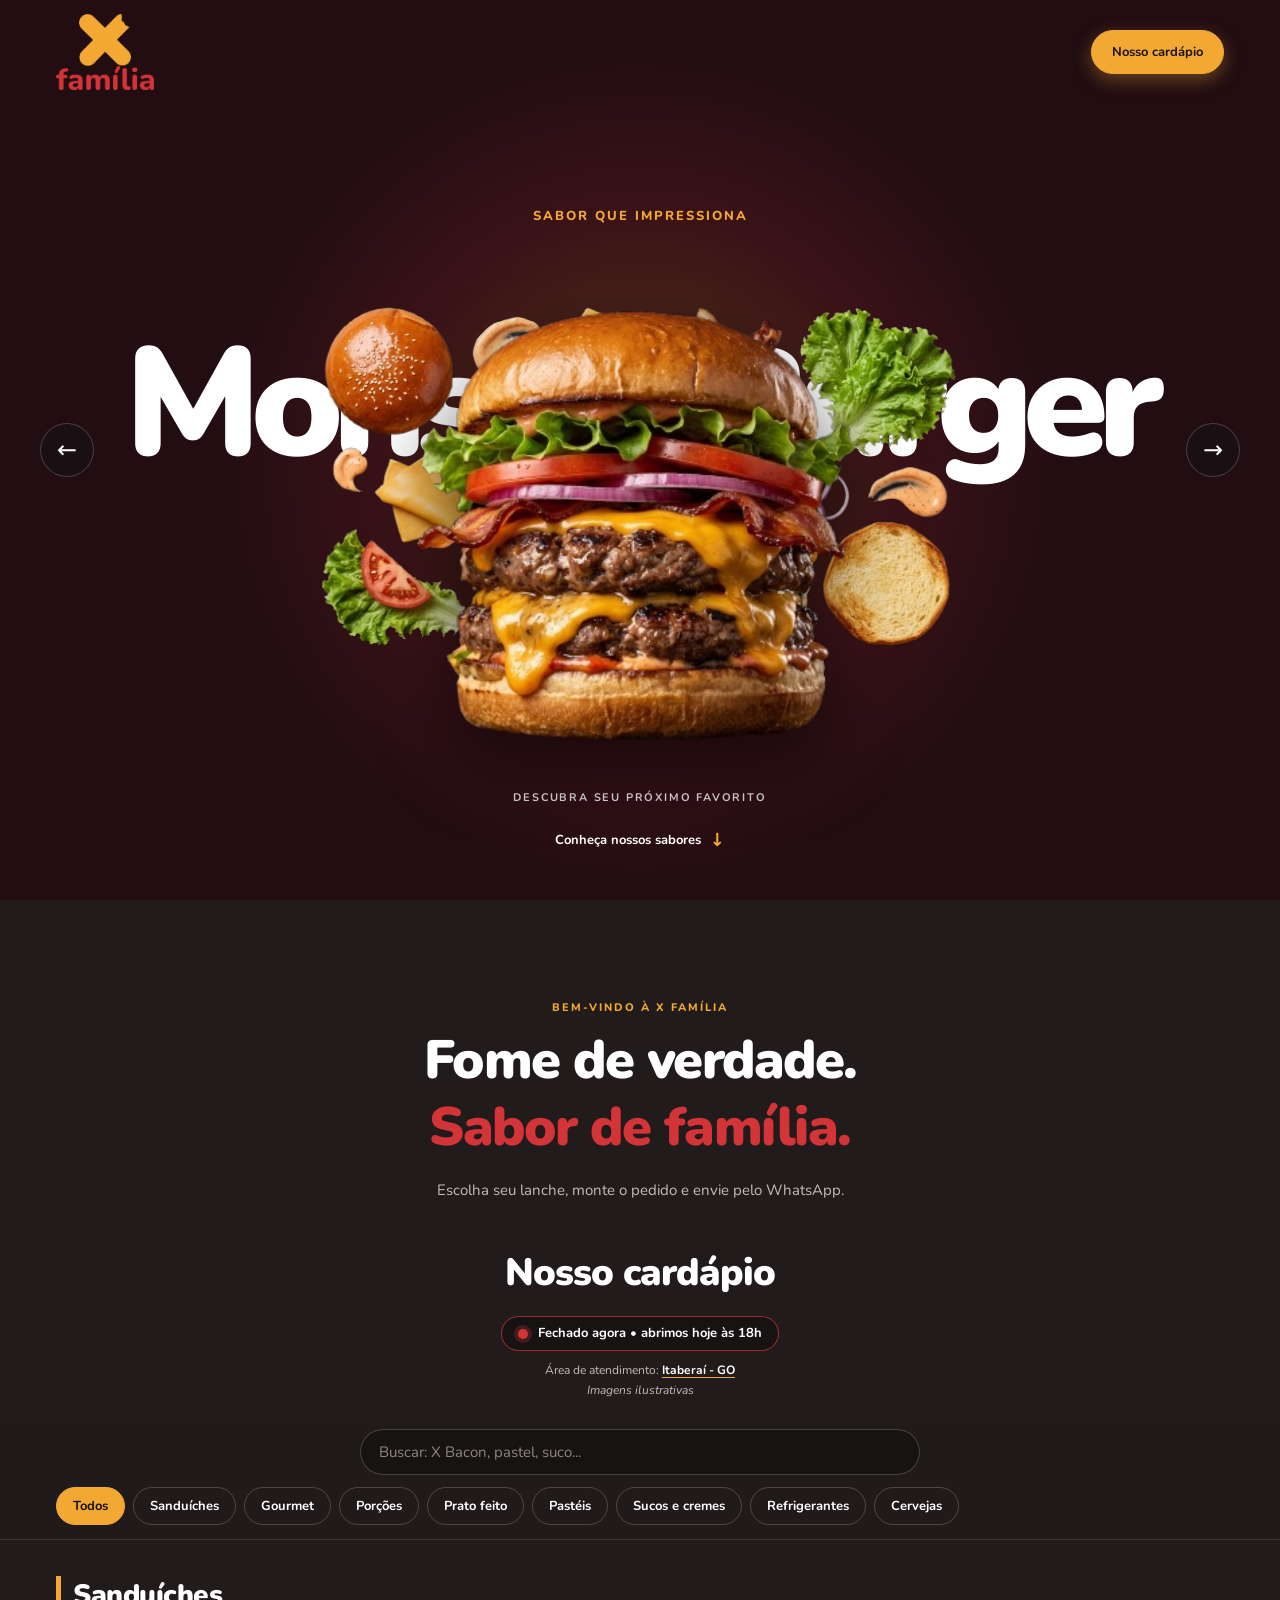
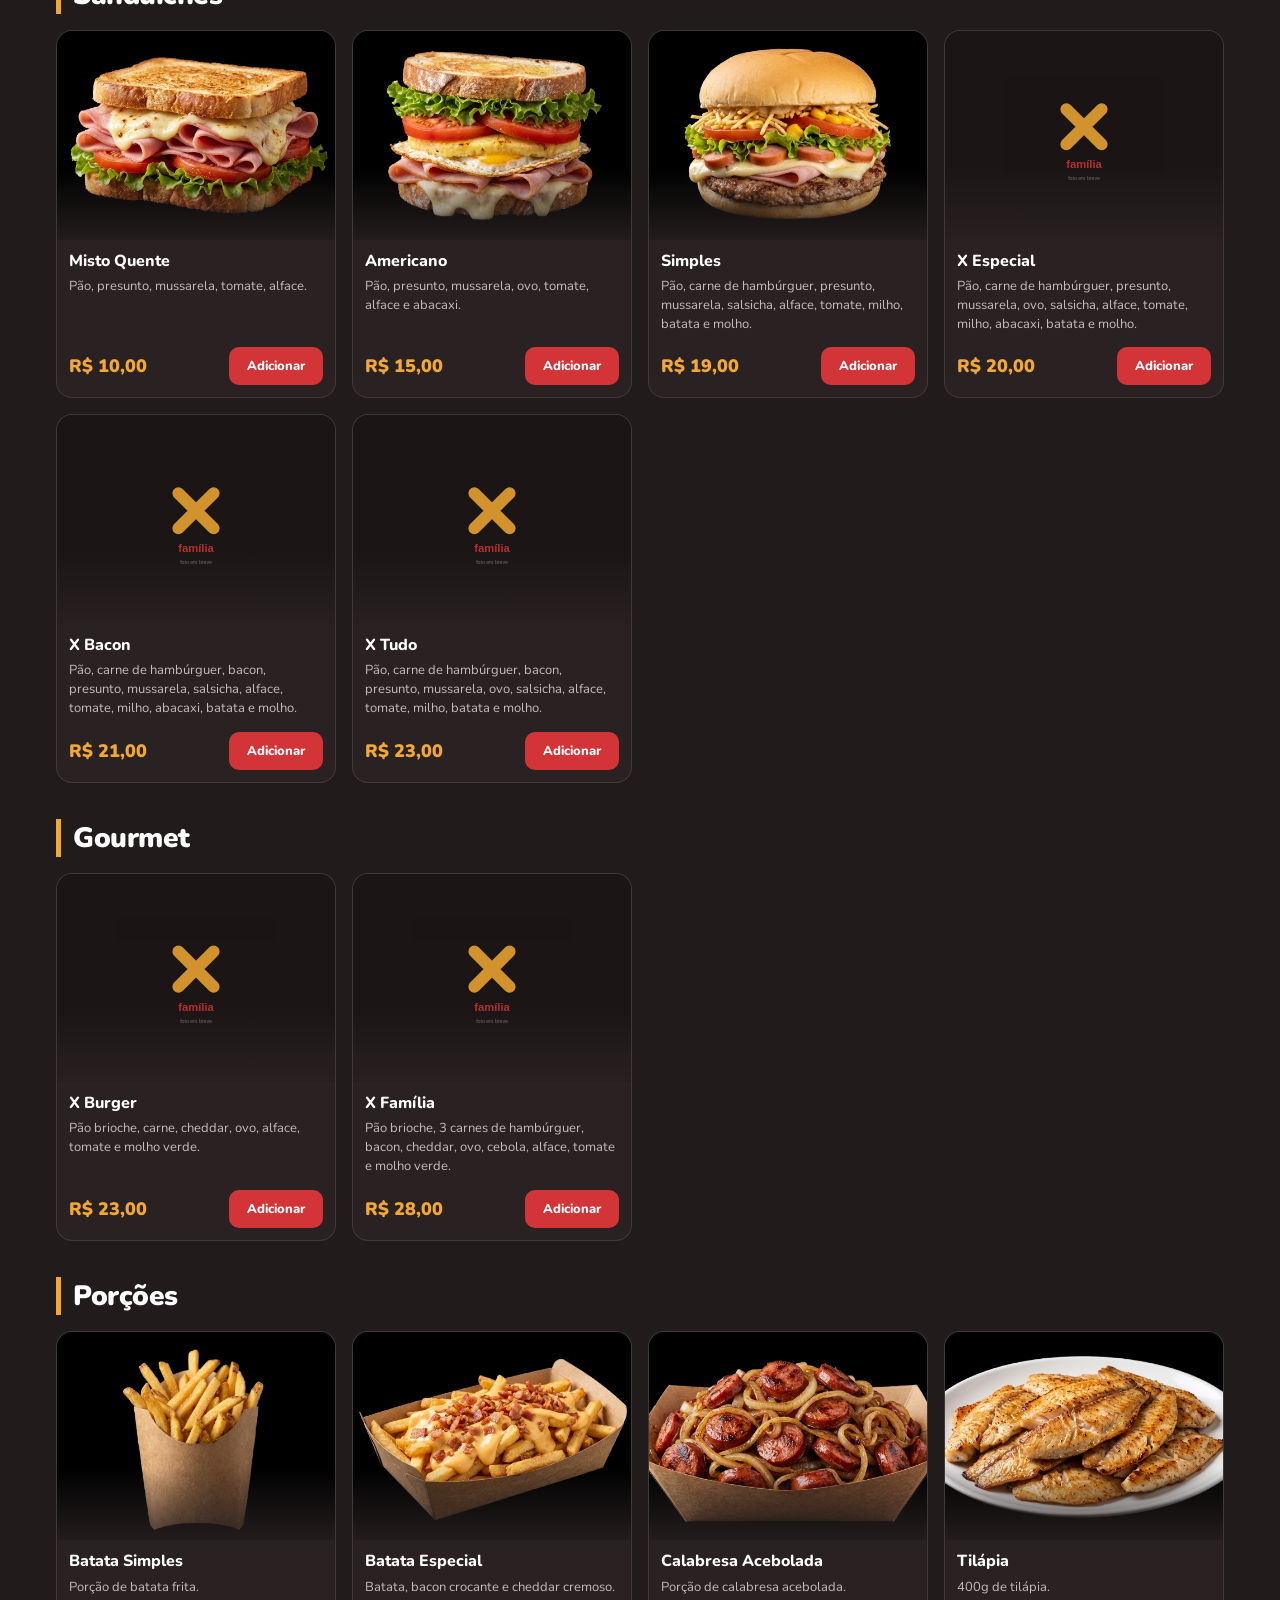
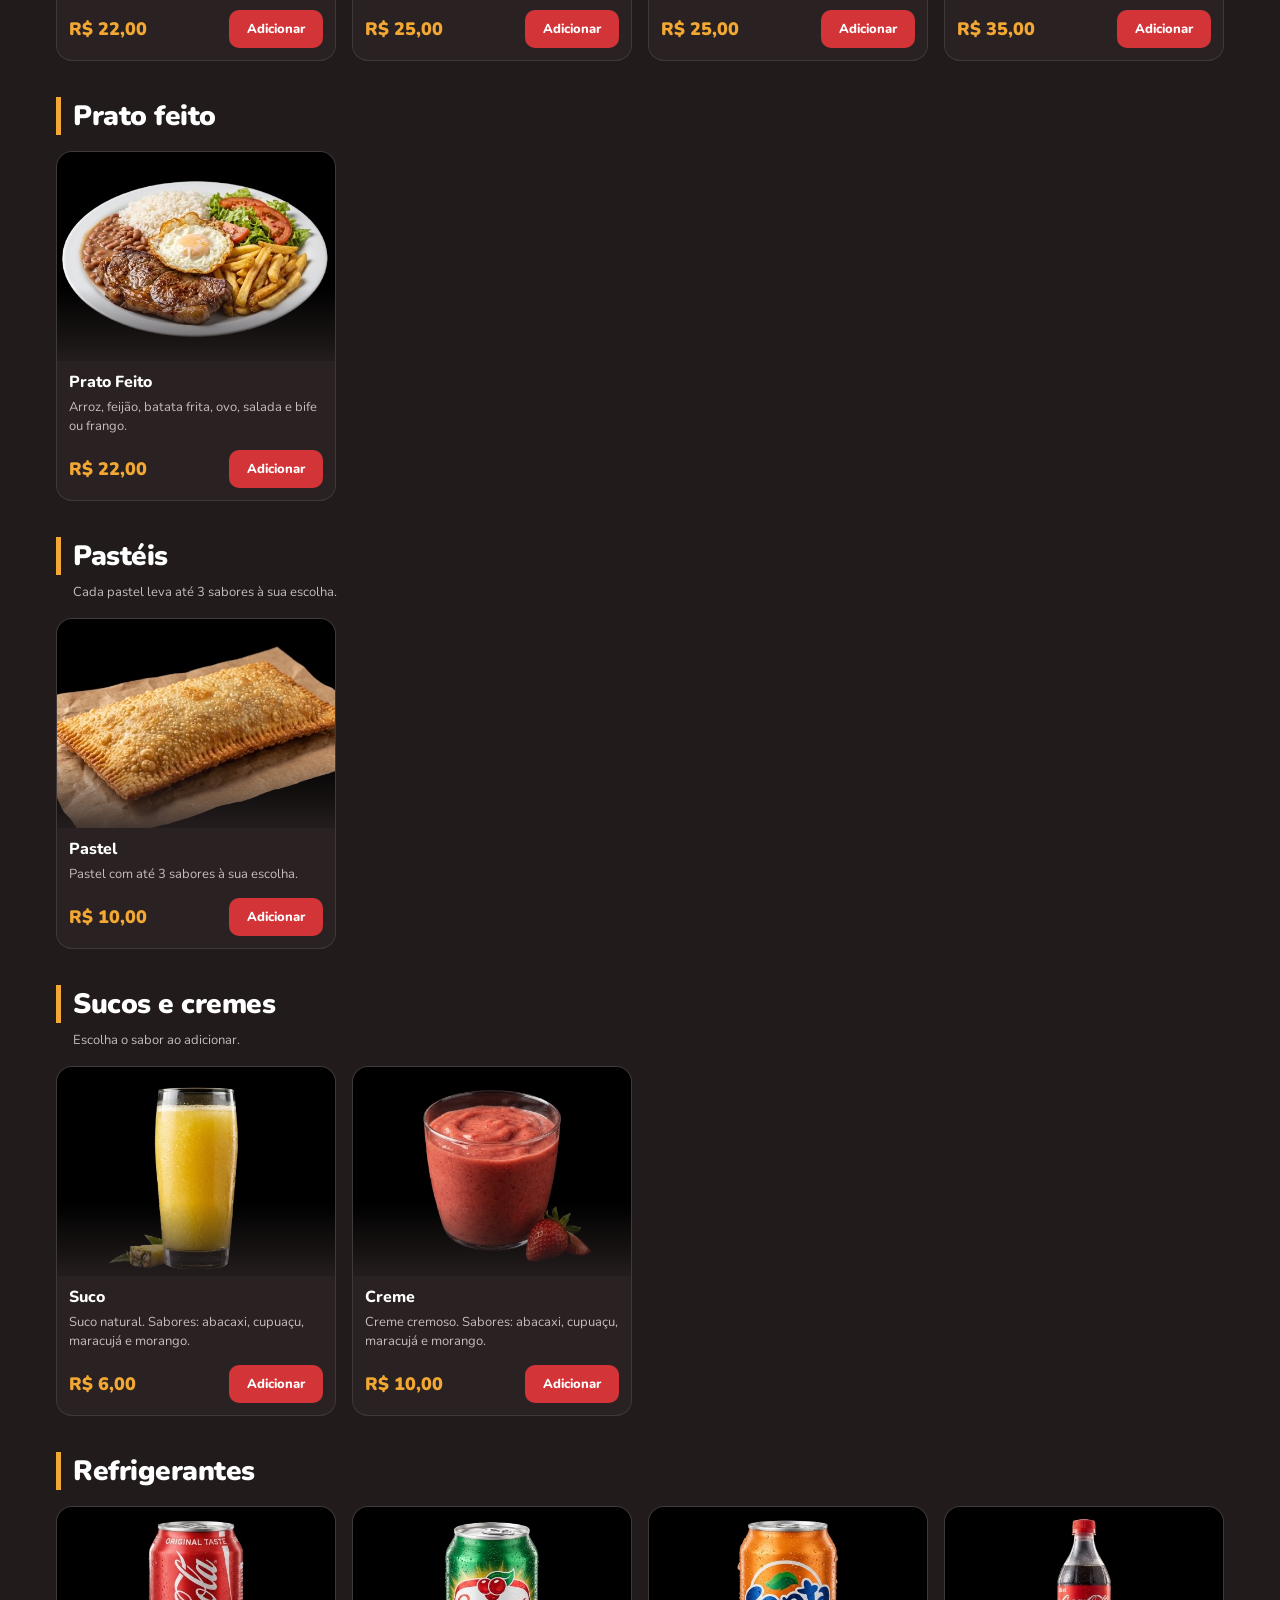
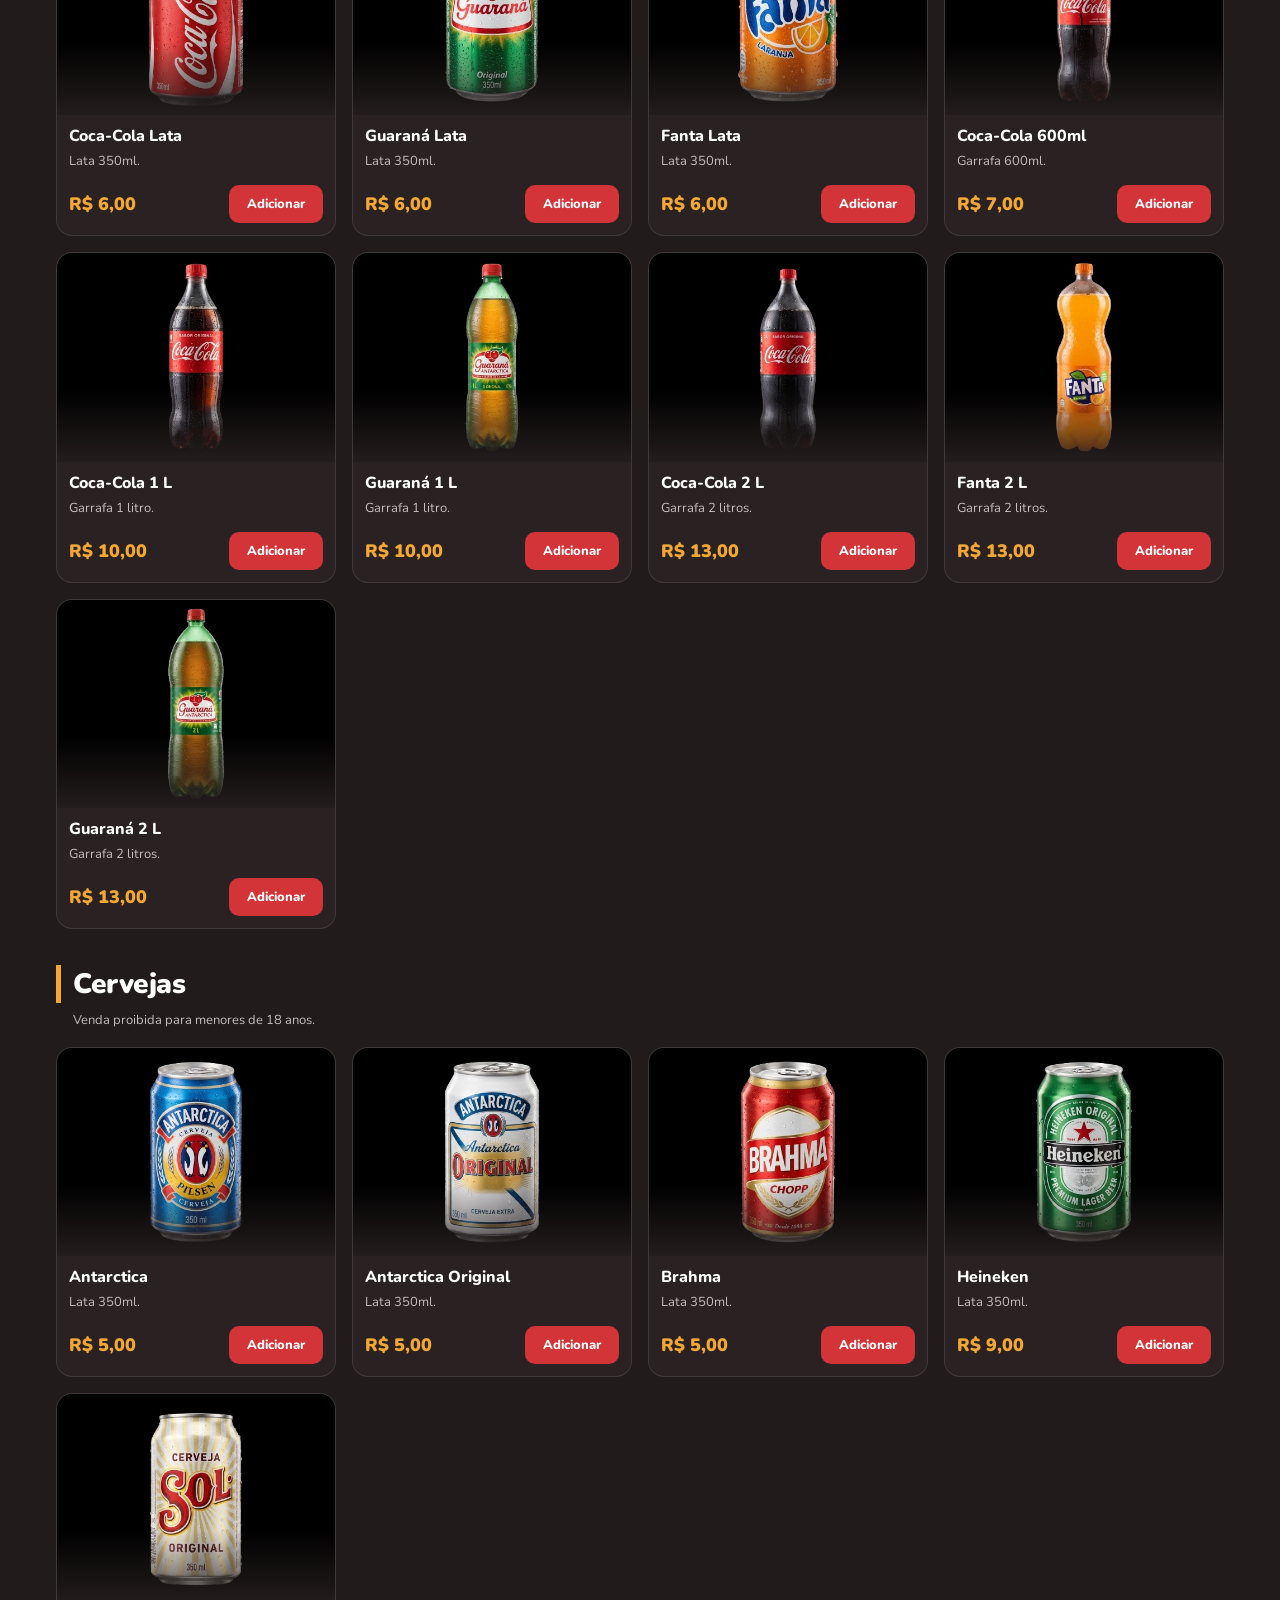
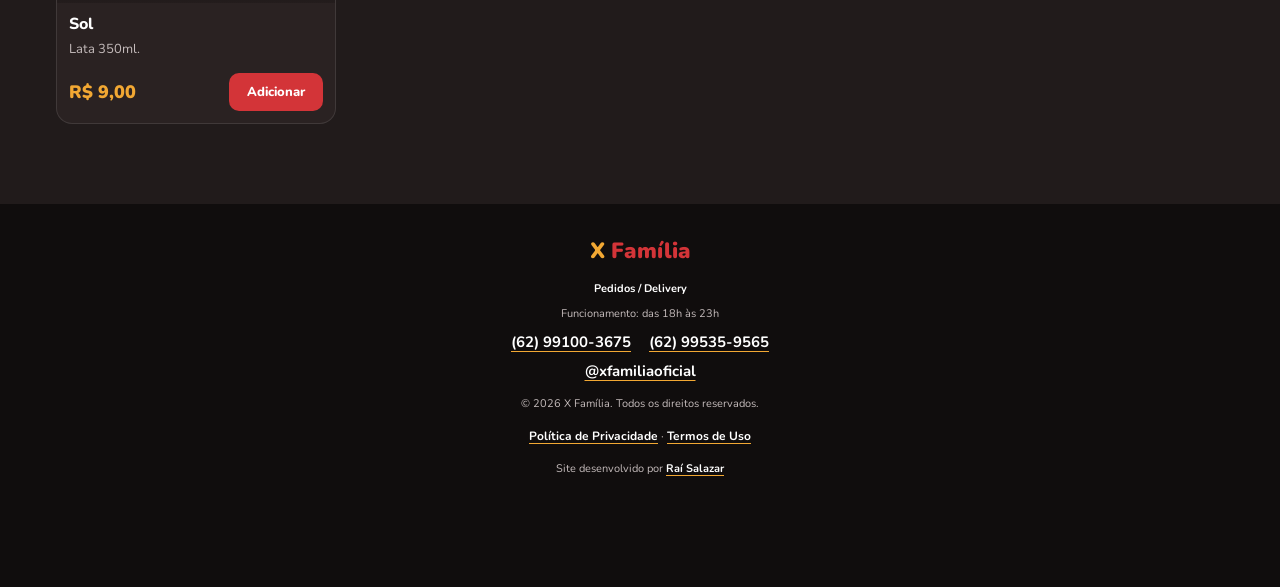
==== commit 67ac4eeb: "feat: initial version of X Família digital menu" ====
--- a/index.html
+++ b/index.html
@@ -18,7 +18,7 @@
       property="og:description"
       content="Fome de verdade. Sabor de família. Peça pelo cardápio digital."
     />
-    // Ideaia do Site
+    
     <!-- <meta property="og:url" content="https://www.xfamilia.com.br/" />
     <meta
       property="og:image"
